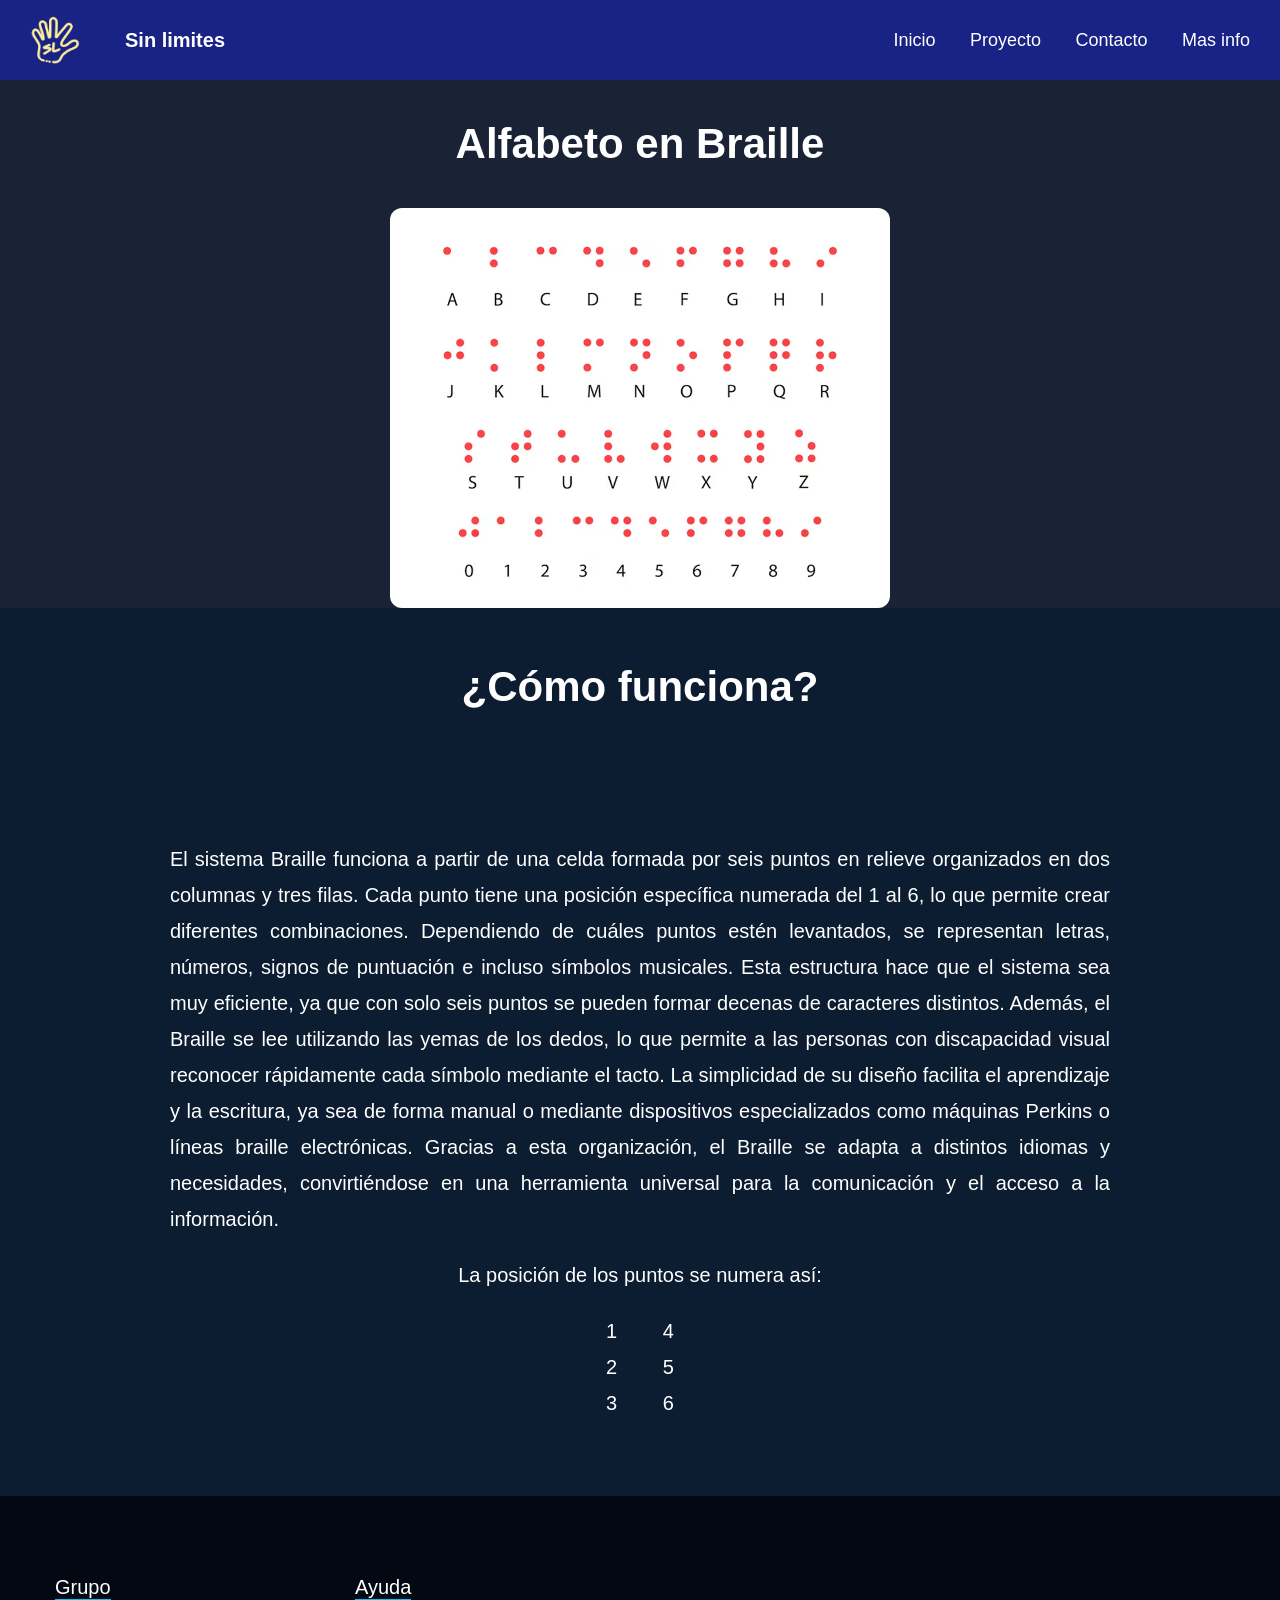
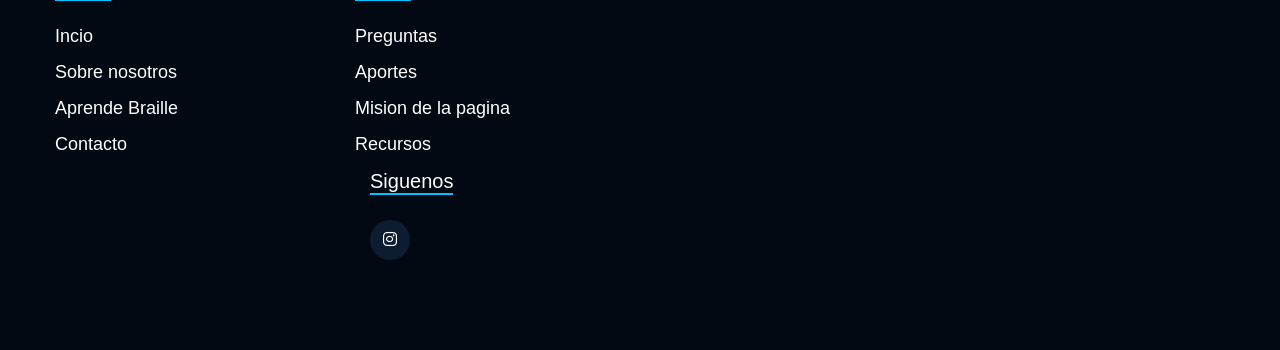
==== alfabeto.html @ 5e559ec8 "segundo comit" ====
<!DOCTYPE html>
<html lang="en">
<head>
    <meta charset="UTF-8">
    <meta name="viewport" content="width=device-width, initial-scale=1.0">
    <link rel="stylesheet" href="https://cdnjs.cloudflare.com/ajax/libs/font-awesome/6.4.0/css/all.min.css">
    <link rel="stylesheet" href="alfabeto.css">
    <title>Sin limites</title>
</head>
<body>
    <header>
        <div class="logo">
            <img src="Logo Crea J Sin Limites amarillosinfondo.png" alt="aquivaellogo">
            <h1>Sin limites</h1>
        </div>
            <nav>
                <a href="index.html">Inicio</a>
                <a href="proyecto.html">Proyecto</a>
                <a href="contactos.html">Contacto</a>
                <a href="Masinfo.html">Mas info</a>
            </nav>
        </header>
            <div class="estrellas" id="estrellas"></div>
            <main>
                <section class="cabeza">
                    <h1 class="titulo">
                        Alfabeto en Braille
                    </h1>
                </section>
                <section class="imagen">
                    <img src="image 5.png" alt="Imagen braille">
                </section>
                <section class="cabeza">
                    <div class="contenido">
                    <h1 class="titulo">
                        ¿Cómo funciona?
                    </h1>
                    </div>
                </section>
                <section class="contenido">
                    <div class="fila">
                        <div class="parrafo">
                            <div class="lista">
                                <div class="posicion">
                            <p class="parrafo">
                                El sistema Braille funciona a partir de una celda formada por seis puntos en relieve organizados en dos columnas y tres filas. Cada punto tiene una posición específica numerada del 1 al 6, lo que permite crear diferentes combinaciones. Dependiendo de cuáles puntos estén levantados, se representan letras, números, signos de puntuación e incluso símbolos musicales. Esta estructura hace que el sistema sea muy eficiente, ya que con solo seis puntos se pueden formar decenas de caracteres distintos. Además, el Braille se lee utilizando las yemas de los dedos, lo que permite a las personas con discapacidad visual reconocer rápidamente cada símbolo mediante el tacto. La simplicidad de su diseño facilita el aprendizaje y la escritura, ya sea de forma manual o mediante dispositivos especializados como máquinas Perkins o líneas braille electrónicas. Gracias a esta organización, el Braille se adapta a distintos idiomas y necesidades, convirtiéndose en una herramienta universal para la comunicación y el acceso a la información.
                            </p>
                            <p class="posicion">
                                La posición de los puntos se numera así:
                            </p>
                            <ul class="lista">
                                <li>1</li>
                                <li>2</li>
                                <li>3</li>
                            </ul>
                            <ul class="lista">
                                <li>4</li>
                                <li>5</li>
                                <li>6</li>
                                </div>
                            </ul>
                        </div>
                        </div>
                    </div>
                </section>
            </main>
        <footer class="footer">
            <div class="contenedor">
                <div class="footer-row">
                    <div class="footer-links">
                        <h4>Grupo</h4>
                        <ul>
                            <li><a href="index.html">Incio</a></li>
                            <li><a href="#">Sobre nosotros</a></li>
                            <li><a href="#">Aprende Braille</a></li>
                            <li><a href="contactos.html">Contacto</a></li>
                        </ul>
                    </div>
                    <div class="footer-links">
                        <h4>Ayuda</h4>
                        <ul>
                            <li><a href="#">Preguntas</a></li>
                            <li><a href="#">Aportes</a></li>
                            <li><a href="#">Mision de la pagina</a></li>
                            <li><a href="#">Recursos</a></li>
                        </ul>
                        <div class="footer-links">
                        <h4>Siguenos</h4>
                            <div class="social-link">
                                <a href="#"><i class="fab fa-instagram"></i></a>
                            </div>
                    </div>
                    </div>
                </div>
            </div>
        </footer>
        <script>
            window.addEventListener('DOMContentLoaded', () => {
    const cantidad = 150;
    const contenedor = document.getElementById("estrellas");
    if(contenedor) {
        for(let i=0; i<cantidad; i++){
            let estrella = document.createElement("div");
            estrella.classList.add("estrella");
            let size = Math.random()*3 + 1;
            estrella.style.width = size+"px";
            estrella.style.height = size+"px";
            estrella.style.left = Math.random()*100 + "%";
            estrella.style.animationDuration = (Math.random()*6 + 4)+"s";
            estrella.style.animationDelay = Math.random()*10 + "s";
            contenedor.appendChild(estrella);
        }
    }
});
        </script>
    </body>
</html>
---- alfabeto.css ----
body{
    margin:  0;
    font-family: "poppins", sans-serif;
    font-weight: 500;
    background-color: rgb(25, 35, 53)
}
h1 {
    font-weight: 600;
}
header{
    background-color:rgb(24, 35, 133);
    color: white;
    display: flex;
    justify-content: space-between;
    align-items: center;
    padding: 15px 30px;
}
.logo{
    display: flex;
    align-items: center;
    gap: 15px;
}
.logo img {
    width: 50px;
    height: 50px;
    border-radius: 50%;
}
.logo h1{
    color: white;
    text-decoration: none;
    margin-left: 30px;
    font-size: 20px;
}
nav a {
    color: white;
    margin-left: 30px;
    font-size: 18px; 
    text-decoration: none;
}
nav a:hover {
text-decoration:  underline;
}
.titulo{
    color: white;
    font-size: 42px;
    font-weight: 600;
    text-align: center;
    margin: 40px 0;
}
.separacion{
    height: 80px;
}

.imagen {
    width: 100%;
    display: flex;
    justify-content: center;
    margin-top: 20px;
}
.imagen img{
    width: 100%;
    height: auto;
    max-width: 500px;
    display: block;
    margin: auto;
    border-radius: 12px;
}
.fila{
    display: flex;
    align-items: center;
    gap: 50px;
    max-width: 1100px;
    padding: 0 20px;
    margin: auto;
}
.contenido{
    width: 100%;
    font-size: 16px;
    color: white;
    padding: 15px 0;
    background-color: rgba(13, 29, 49, 0.9);
}
.parrafo{
    font-size: 20px;
    display: block;
    width: 100%;
    text-align: justify;
    padding: 20px;
    line-height: 1.8;
    hyphens: auto;
    margin: auto;
}
.lista{
    text-align: center;
    display: grid;
    grid-template-columns: repeat(2, 40px);
    gap: 10px;
    justify-content: center;
    list-style: none;
    display: inline-block;
    margin: 20px;
    font-size: 20px;
}
.posicion{
    text-align: center;
}
*{
    margin: 0;
    padding: 0;
    box-sizing: border-box;
    list-style: none;
}
.contenedor{
    max-width: 1200px;
    margin: 0 auto;
}
.footer{
    background-color: #030912;
    padding: 80px 0;
}
.footer-row{
    display: flex;
    flex-wrap: wrap;

}
.footer-links{
    width: 25%;
    padding: 0 15px;
}
.footer-links h4 {
    font-size: 20px;
    color: white;
    margin-bottom: 25px;
    font-weight: 500;
    border-bottom: 2px solid #00c3ff;
    padding: bottom 10px; 
    display: inline-block;
}
.footer-links ul li a{
    font-size: 18px;
    text-decoration: none;
    color: white;
    display: block;
    margin-bottom: 15px;
    transition: all .3s ease;
}
.footer-links ul li a:hover{
    color: #38495a;
    padding-left: 6px;
}
.social-link a {
    display: inline-block;
    min-height: 40px;
    width: 40px;
    background-color: #0d1d31;
    margin: 0 10px 10px 0;
    text-align: center;
    line-height: 40px ;
    border-radius: 50px;
    color: white;
    transform: all .5s ease;
}
.social-link a:hover{
    background-color: #447bbe;
}

.estrellas {
    position: fixed;
    top: 0;
    left: 0;
    width: 100%;
    height: 100%;
    pointer-events: none;
    overflow: hidden;
    z-index: -1;
}

.estrella {
    position: absolute;
    background: white;
    border-radius: 50%;
    box-shadow: 0 0 8px white;
    animation: caer linear infinite;
}

@keyframes caer {
    0% { transform: translateY(-50px); opacity: 1; }
    100% { transform: translateY(110vh); opacity: 0; }
}
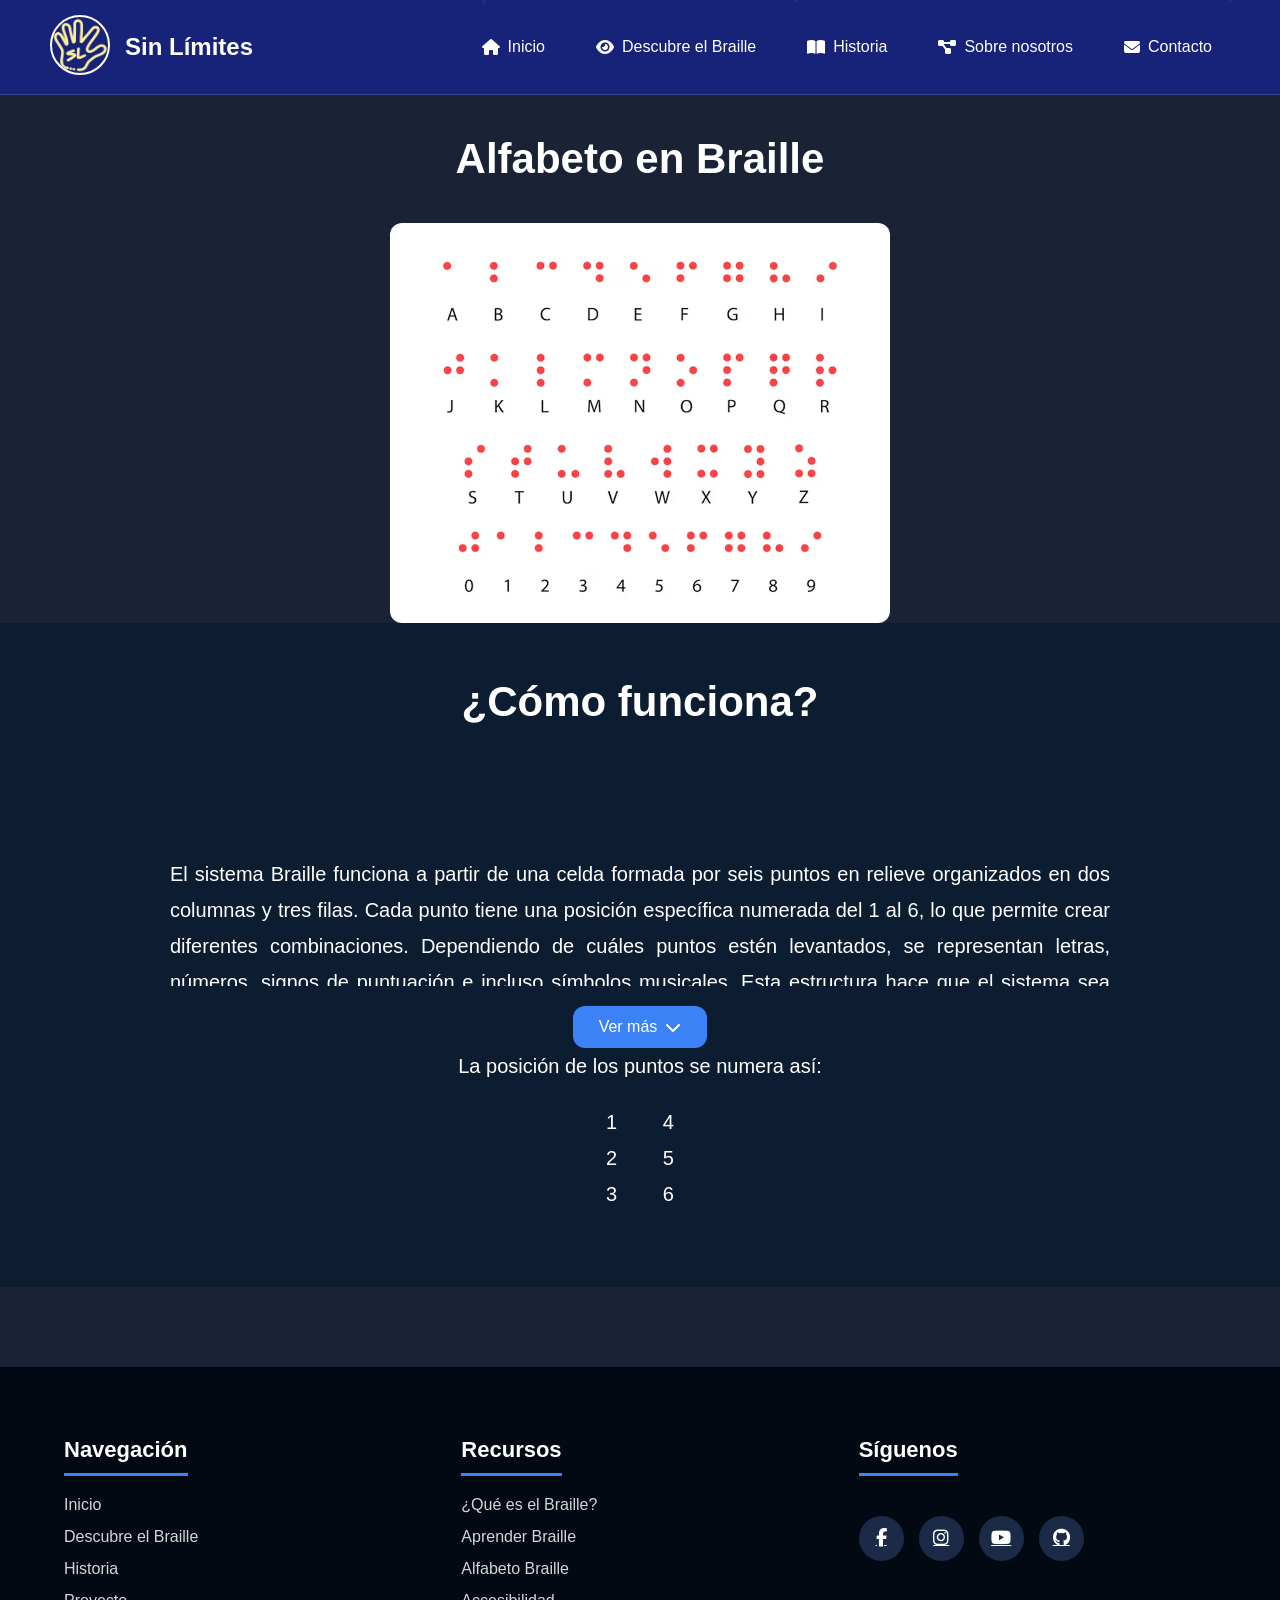
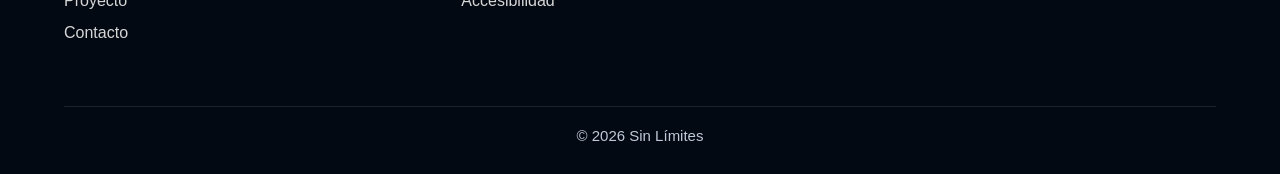
==== commit 655bbc71: "cambios que realizo mateo" ====
--- a/alfabeto.html
+++ b/alfabeto.html
@@ -3,23 +3,44 @@
 <head>
     <meta charset="UTF-8">
     <meta name="viewport" content="width=device-width, initial-scale=1.0">
+    <link rel="stylesheet" href="headerfooter.css">
     <link rel="stylesheet" href="https://cdnjs.cloudflare.com/ajax/libs/font-awesome/6.4.0/css/all.min.css">
     <link rel="stylesheet" href="alfabeto.css">
     <title>Sin limites</title>
 </head>
 <body>
-    <header>
+    <header class="header">
         <div class="logo">
-            <img src="Logo Crea J Sin Limites amarillosinfondo.png" alt="aquivaellogo">
-            <h1>Sin limites</h1>
+            <a href="Inicio.html">
+                <img src="Logo Crea J Sin Limites amarillosinfondo.png" alt="Logo Sin Límites">
+            </a>
+            <div class="logo-texto">
+                <h1>Sin Límites</h1>
+            </div>
         </div>
-            <nav>
-                <a href="index.html">Inicio</a>
-                <a href="proyecto.html">Proyecto</a>
-                <a href="contactos.html">Contacto</a>
-                <a href="Masinfo.html">Mas info</a>
-            </nav>
-        </header>
+        <nav class="menu">
+            <a href="Inicio.html">
+                <i class="fas fa-house"></i>
+                Inicio
+            </a>
+            <a href="descubrebraile.html">
+                <i class="fas fa-eye"></i>
+                Descubre el Braille
+            </a>
+            <a href="Mas info.html">
+                <i class="fas fa-book-open"></i>
+                Historia
+            </a>
+            <a href="proyecto.html">
+                <i class="fas fa-diagram-project"></i>
+                Sobre nosotros
+            </a>
+            <a href="contactos.html">
+                <i class="fas fa-envelope"></i>
+                Contacto
+            </a>
+        </nav>
+    </header>
             <div class="estrellas" id="estrellas"></div>
             <main>
                 <section class="cabeza">
@@ -42,9 +63,15 @@
                         <div class="parrafo">
                             <div class="lista">
                                 <div class="posicion">
-                            <p class="parrafo">
-                                El sistema Braille funciona a partir de una celda formada por seis puntos en relieve organizados en dos columnas y tres filas. Cada punto tiene una posición específica numerada del 1 al 6, lo que permite crear diferentes combinaciones. Dependiendo de cuáles puntos estén levantados, se representan letras, números, signos de puntuación e incluso símbolos musicales. Esta estructura hace que el sistema sea muy eficiente, ya que con solo seis puntos se pueden formar decenas de caracteres distintos. Además, el Braille se lee utilizando las yemas de los dedos, lo que permite a las personas con discapacidad visual reconocer rápidamente cada símbolo mediante el tacto. La simplicidad de su diseño facilita el aprendizaje y la escritura, ya sea de forma manual o mediante dispositivos especializados como máquinas Perkins o líneas braille electrónicas. Gracias a esta organización, el Braille se adapta a distintos idiomas y necesidades, convirtiéndose en una herramienta universal para la comunicación y el acceso a la información.
-                            </p>
+                            <div class="contenido-expandible" id="texto-braille">
+                                <p class="parrafo">
+                                    El sistema Braille funciona a partir de una celda formada por seis puntos en relieve organizados en dos columnas y tres filas. Cada punto tiene una posición específica numerada del 1 al 6, lo que permite crear diferentes combinaciones. Dependiendo de cuáles puntos estén levantados, se representan letras, números, signos de puntuación e incluso símbolos musicales. Esta estructura hace que el sistema sea muy eficiente, ya que con solo seis puntos se pueden formar decenas de caracteres distintos. Además, el Braille se lee utilizando las yemas de los dedos, lo que permite a las personas con discapacidad visual reconocer rápidamente cada símbolo mediante el tacto. La simplicidad de su diseño facilita el aprendizaje y la escritura, ya sea de forma manual o mediante dispositivos especializados como máquinas Perkins o líneas braille electrónicas. Gracias a esta organización, el Braille se adapta a distintos idiomas y necesidades, convirtiéndose en una herramienta universal para la comunicación y el acceso a la información.
+                                </p>
+                            </div>
+                            <button class="btn-vermas" data-target="texto-braille">
+                                <span class="texto-boton">Ver más</span>
+                                <i class="fas fa-chevron-down"></i>
+                            </button>
                             <p class="posicion">
                                 La posición de los puntos se numera así:
                             </p>
@@ -64,54 +91,44 @@
                     </div>
                 </section>
             </main>
-        <footer class="footer">
-            <div class="contenedor">
-                <div class="footer-row">
-                    <div class="footer-links">
-                        <h4>Grupo</h4>
-                        <ul>
-                            <li><a href="index.html">Incio</a></li>
-                            <li><a href="#">Sobre nosotros</a></li>
-                            <li><a href="#">Aprende Braille</a></li>
-                            <li><a href="contactos.html">Contacto</a></li>
-                        </ul>
-                    </div>
-                    <div class="footer-links">
-                        <h4>Ayuda</h4>
-                        <ul>
-                            <li><a href="#">Preguntas</a></li>
-                            <li><a href="#">Aportes</a></li>
-                            <li><a href="#">Mision de la pagina</a></li>
-                            <li><a href="#">Recursos</a></li>
-                        </ul>
-                        <div class="footer-links">
-                        <h4>Siguenos</h4>
-                            <div class="social-link">
-                                <a href="#"><i class="fab fa-instagram"></i></a>
-                            </div>
-                    </div>
+    <footer class="footer">
+        <div class="contenedor">
+            <div class="footer-row">
+                <div class="footer-links">
+                    <h4>Navegación</h4>
+                    <ul>
+                        <li><a href="Inicio.html">Inicio</a></li>
+                        <li><a href="descubrebraile.html">Descubre el Braille</a></li>
+                        <li><a href="Mas info.html">Historia</a></li>
+                        <li><a href="proyecto.html">Proyecto</a></li>
+                        <li><a href="contactos.html">Contacto</a></li>
+                    </ul>
+                </div>
+                <div class="footer-links">
+                    <h4>Recursos</h4>
+                    <ul>
+                        <li><a href="#">¿Qué es el Braille?</a></li>
+                        <li><a href="#">Aprender Braille</a></li>
+                        <li><a href="#">Alfabeto Braille</a></li>
+                        <li><a href="#">Accesibilidad</a></li>
+                    </ul>
+                </div>
+                <div class="footer-links">
+                    <h4>Síguenos</h4>
+                    <div class="social-link">
+                        <a href="#"><i class="fab fa-facebook-f"></i></a>
+                        <a href="#"><i class="fab fa-instagram"></i></a>
+                        <a href="#"><i class="fab fa-youtube"></i></a>
+                        <a href="#"><i class="fab fa-github"></i></a>
                     </div>
                 </div>
             </div>
-        </footer>
-        <script>
-            window.addEventListener('DOMContentLoaded', () => {
-    const cantidad = 150;
-    const contenedor = document.getElementById("estrellas");
-    if(contenedor) {
-        for(let i=0; i<cantidad; i++){
-            let estrella = document.createElement("div");
-            estrella.classList.add("estrella");
-            let size = Math.random()*3 + 1;
-            estrella.style.width = size+"px";
-            estrella.style.height = size+"px";
-            estrella.style.left = Math.random()*100 + "%";
-            estrella.style.animationDuration = (Math.random()*6 + 4)+"s";
-            estrella.style.animationDelay = Math.random()*10 + "s";
-            contenedor.appendChild(estrella);
-        }
-    }
-});
-        </script>
+            <div class="footer-copy">
+                © 2026 Sin Límites
+            </div>
+        </div>
+    </footer>
+    <script src="estrellas.js"></script>
+    <script src="vermas.js"></script>
     </body>
 </html>
--- a/headerfooter.css
+++ b/headerfooter.css
@@ -0,0 +1,206 @@
+*{
+    margin:0;
+    padding:0;
+    box-sizing:border-box;
+}
+html{
+    scroll-behavior:smooth;
+}
+body{
+    font-family:"Poppins",sans-serif;
+    background:#192335;
+    color:white;
+    overflow-x:hidden;
+}
+header{
+    position:sticky;
+    top:0;
+    width:100%;
+    display:flex;
+    justify-content:space-between;
+    align-items:center;
+    padding:15px 50px;
+    background:rgba(24,35,133,.85);
+    backdrop-filter:blur(15px);
+    border-bottom:1px solid rgba(255,255,255,.15);
+    z-index:1000;
+}
+.footer{
+    background:#030912;
+    padding:70px 0 30px;
+    margin-top:80px;
+}
+
+.contenedor{
+    width:90%;
+    max-width:1200px;
+    margin:auto;
+}
+
+.footer-row{
+    display:flex;
+    justify-content:space-between;
+    gap:40px;
+    flex-wrap:wrap;
+}
+
+.footer-links{
+    flex:1;
+    min-width:220px;
+}
+
+.footer-links h4{
+    color:white;
+    font-size:22px;
+    margin-bottom:20px;
+    padding-bottom:10px;
+    border-bottom:3px solid #3b82f6;
+    display:inline-block;
+}
+
+.footer-links ul{
+    list-style:none;
+}
+
+.footer-links ul li{
+    margin-bottom:14px;
+}
+
+.footer-links ul li a{
+    color:#d6d6d6;
+    text-decoration:none;
+    transition:.3s;
+}
+
+.footer-links ul li a:hover{
+    color:#4da6ff;
+    padding-left:8px;
+}
+
+.social-link{
+    display:flex;
+    gap:15px;
+    margin-top:20px;
+}
+
+.social-link a{
+    width:45px;
+    height:45px;
+    display:flex;
+    justify-content:center;
+    align-items:center;
+    border-radius:50%;
+    background:#1b2b47;
+    color:white;
+    font-size:18px;
+    transition:.3s;
+}
+
+.social-link a:hover{
+    background:#3b82f6;
+    transform:translateY(-5px);
+}
+
+.footer-copy{
+    text-align:center;
+    margin-top:50px;
+    padding-top:20px;
+    border-top:1px solid rgba(255,255,255,.1);
+    color:#bfc9d8;
+    font-size:15px;
+}
+h1,h2,h3,h4{
+    font-weight:600;
+}
+.logo{
+    display:flex;
+    align-items:center;
+    gap:15px;
+}
+.logo img{
+    width:60px;
+    height:60px;
+    border-radius:50%;
+    border:2px solid white;
+    transition:.4s;
+}
+.logo img:hover{
+    transform:rotate(10deg) scale(1.1);
+}
+.logo h1{
+    font-size:24px;
+    color:white;
+}
+.logo span{
+    color:#b6d8ff;
+    font-size:13px;
+}
+nav{
+    display:flex;
+    gap:15px;
+}
+nav a{
+    display:flex;
+    align-items:center;
+    gap:8px;
+    color:white;
+    text-decoration:none;
+    padding:12px 18px;
+    border-radius:10px;
+    transition:.3s;
+}
+nav a:hover,
+nav a.activo{
+    background:#3b82f6;
+    transform:translateY(-3px);
+}
+nav i{
+    font-size:16px;
+}
+@media (max-width:900px){
+    header{
+        flex-direction:column;
+        gap:20px;
+        padding:20px;
+    }
+    nav{
+        flex-wrap:wrap;
+        justify-content:center;
+    }
+}
+/*====================================
+BOTÓN VER MÁS
+====================================*/
+.contenido-expandible{
+    max-height:150px;
+    overflow:hidden;
+    transition:max-height .4s ease;
+}
+.contenido-expandible.expandido{
+    max-height:2000px;
+}
+.btn-vermas{
+    display:inline-flex;
+    align-items:center;
+    gap:8px;
+    margin-top:20px;
+    padding:12px 26px;
+    background:#3b82f6;
+    color:white;
+    border:none;
+    border-radius:12px;
+    font-family:inherit;
+    font-size:16px;
+    cursor:pointer;
+    transition:.3s;
+}
+.btn-vermas:hover{
+    background:#2563eb;
+    transform:translateY(-4px);
+}
+.btn-vermas i{
+    transition:.3s;
+}
+.btn-vermas.activo i{
+    transform:rotate(180deg);
+}
--- a/alfabeto.css
+++ b/alfabeto.css
@@ -1,44 +1,8 @@
-body{
-    margin:  0;
-    font-family: "poppins", sans-serif;
-    font-weight: 500;
-    background-color: rgb(25, 35, 53)
-}
-h1 {
-    font-weight: 600;
-}
-header{
-    background-color:rgb(24, 35, 133);
-    color: white;
-    display: flex;
-    justify-content: space-between;
-    align-items: center;
-    padding: 15px 30px;
-}
-.logo{
-    display: flex;
-    align-items: center;
-    gap: 15px;
-}
-.logo img {
-    width: 50px;
-    height: 50px;
-    border-radius: 50%;
-}
-.logo h1{
-    color: white;
-    text-decoration: none;
-    margin-left: 30px;
-    font-size: 20px;
-}
-nav a {
-    color: white;
-    margin-left: 30px;
-    font-size: 18px; 
-    text-decoration: none;
-}
-nav a:hover {
-text-decoration:  underline;
+*{
+    margin: 0;
+    padding: 0;
+    box-sizing: border-box;
+    list-style: none;
 }
 .titulo{
     color: white;
@@ -104,66 +68,6 @@
 .posicion{
     text-align: center;
 }
-*{
-    margin: 0;
-    padding: 0;
-    box-sizing: border-box;
-    list-style: none;
-}
-.contenedor{
-    max-width: 1200px;
-    margin: 0 auto;
-}
-.footer{
-    background-color: #030912;
-    padding: 80px 0;
-}
-.footer-row{
-    display: flex;
-    flex-wrap: wrap;
-
-}
-.footer-links{
-    width: 25%;
-    padding: 0 15px;
-}
-.footer-links h4 {
-    font-size: 20px;
-    color: white;
-    margin-bottom: 25px;
-    font-weight: 500;
-    border-bottom: 2px solid #00c3ff;
-    padding: bottom 10px; 
-    display: inline-block;
-}
-.footer-links ul li a{
-    font-size: 18px;
-    text-decoration: none;
-    color: white;
-    display: block;
-    margin-bottom: 15px;
-    transition: all .3s ease;
-}
-.footer-links ul li a:hover{
-    color: #38495a;
-    padding-left: 6px;
-}
-.social-link a {
-    display: inline-block;
-    min-height: 40px;
-    width: 40px;
-    background-color: #0d1d31;
-    margin: 0 10px 10px 0;
-    text-align: center;
-    line-height: 40px ;
-    border-radius: 50px;
-    color: white;
-    transform: all .5s ease;
-}
-.social-link a:hover{
-    background-color: #447bbe;
-}
-
 .estrellas {
     position: fixed;
     top: 0;
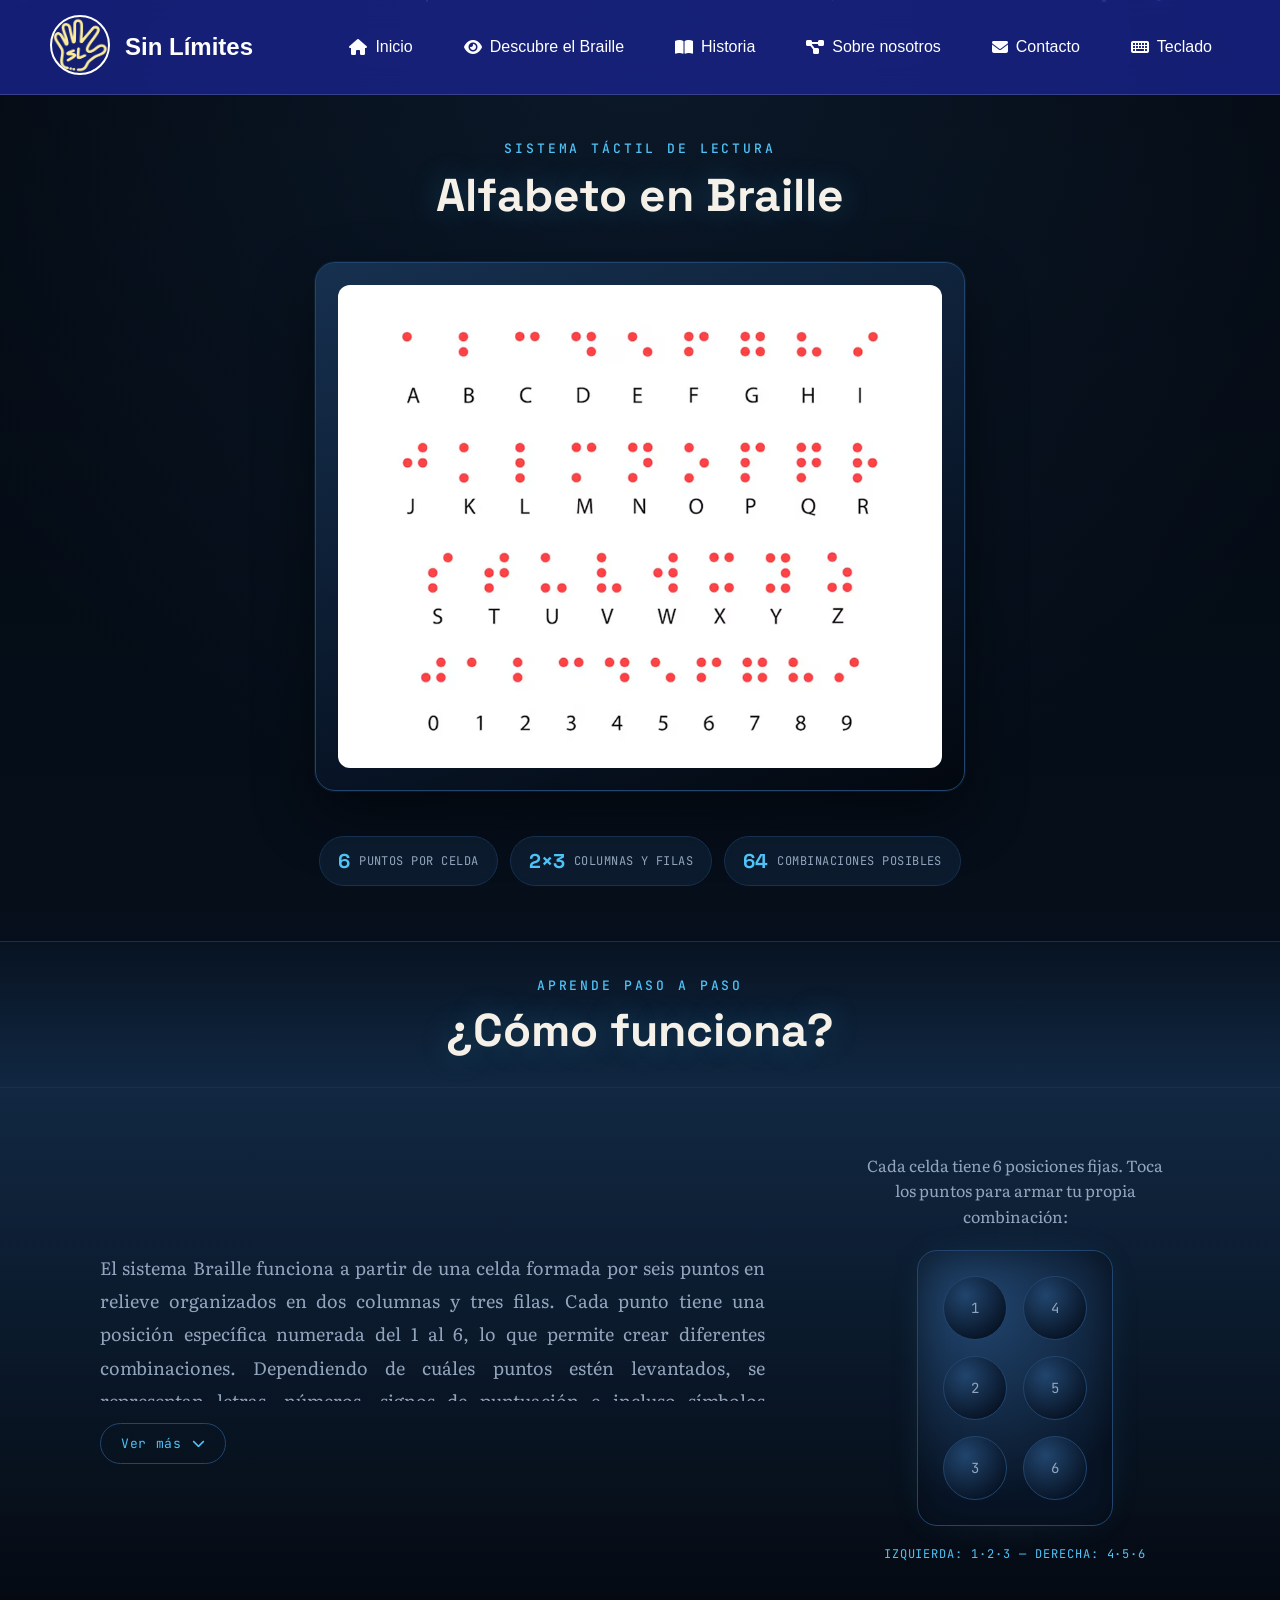
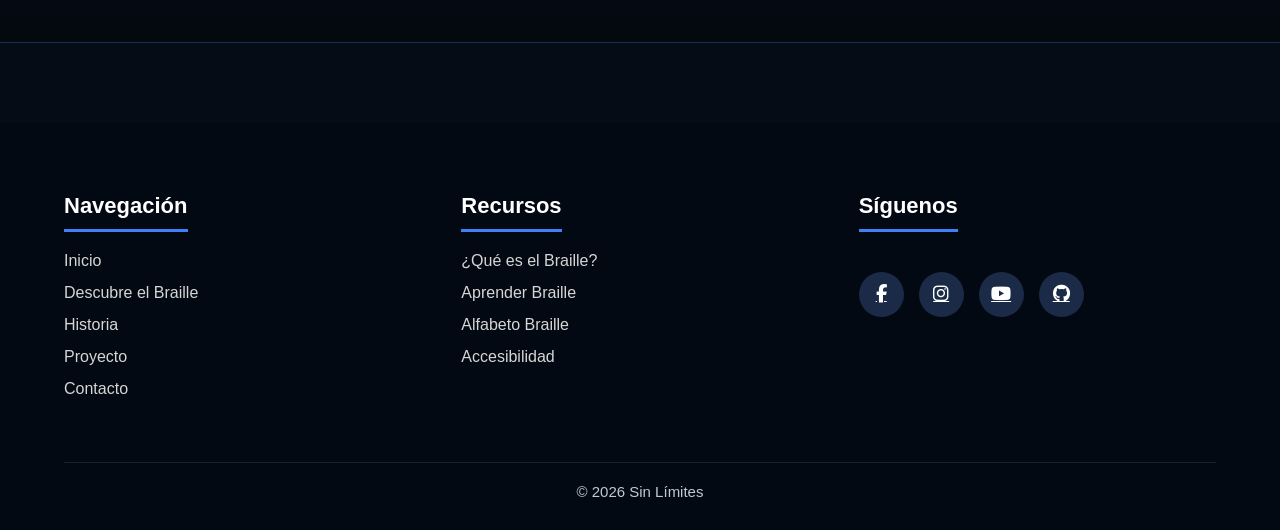
==== commit c53c1ad9: "pagina con php" ====
--- a/alfabeto.html
+++ b/alfabeto.html
@@ -1,13 +1,20 @@
 <!DOCTYPE html>
-<html lang="en">
+<html lang="es">
 <head>
     <meta charset="UTF-8">
     <meta name="viewport" content="width=device-width, initial-scale=1.0">
+
     <link rel="stylesheet" href="headerfooter.css">
     <link rel="stylesheet" href="https://cdnjs.cloudflare.com/ajax/libs/font-awesome/6.4.0/css/all.min.css">
+
+    <link rel="preconnect" href="https://fonts.googleapis.com">
+    <link rel="preconnect" href="https://fonts.gstatic.com" crossorigin>
+    <link href="https://fonts.googleapis.com/css2?family=Space+Grotesk:wght@500;600;700&family=Literata:ital,opsz,wght@0,18..144,400;0,18..144,500&family=JetBrains+Mono:wght@400;500&display=swap" rel="stylesheet">
+
     <link rel="stylesheet" href="alfabeto.css">
-    <title>Sin limites</title>
+    <title>Alfabeto Braille | Sin Límites</title>
 </head>
+
 <body>
     <header class="header">
         <div class="logo">
@@ -18,6 +25,11 @@
                 <h1>Sin Límites</h1>
             </div>
         </div>
+
+        <button class="menu-toggle" id="menuToggle" aria-label="Abrir menú">
+            <i class="fas fa-bars"></i>
+        </button>
+
         <nav class="menu">
             <a href="Inicio.html">
                 <i class="fas fa-house"></i>
@@ -39,58 +51,82 @@
                 <i class="fas fa-envelope"></i>
                 Contacto
             </a>
+            <a href="Login.php">
+                <i class="fas fa-keyboard"></i>
+                Teclado
+            </a>
         </nav>
     </header>
-            <div class="estrellas" id="estrellas"></div>
-            <main>
-                <section class="cabeza">
-                    <h1 class="titulo">
-                        Alfabeto en Braille
-                    </h1>
-                </section>
-                <section class="imagen">
-                    <img src="image 5.png" alt="Imagen braille">
-                </section>
-                <section class="cabeza">
-                    <div class="contenido">
-                    <h1 class="titulo">
-                        ¿Cómo funciona?
-                    </h1>
+
+    <div class="estrellas" id="estrellas"></div>
+
+    <main>
+        <section class="hero">
+            <span class="eyebrow">Sistema táctil de lectura</span>
+            <h1 class="titulo">Alfabeto en Braille</h1>
+        </section>
+
+        <section class="imagen">
+            <div class="imagen-marco">
+                <img src="image 5.png" alt="Alfabeto Braille completo">
+            </div>
+        </section>
+
+        <section class="datos" aria-label="Datos del sistema Braille">
+            <div class="dato">
+                <span class="dato-num">6</span>
+                <span class="dato-label">puntos por celda</span>
+            </div>
+            <div class="dato">
+                <span class="dato-num">2×3</span>
+                <span class="dato-label">columnas y filas</span>
+            </div>
+            <div class="dato">
+                <span class="dato-num">64</span>
+                <span class="dato-label">combinaciones posibles</span>
+            </div>
+        </section>
+
+        <section class="seccion-titulo">
+            <span class="eyebrow">Aprende paso a paso</span>
+            <h2 class="titulo">¿Cómo funciona?</h2>
+        </section>
+
+        <section class="contenido">
+            <div class="fila">
+                <div class="explicacion">
+                    <div class="contenido-expandible" id="texto-braille">
+                        <p>
+                            El sistema Braille funciona a partir de una celda formada por seis puntos en relieve organizados en dos columnas y tres filas. Cada punto tiene una posición específica numerada del 1 al 6, lo que permite crear diferentes combinaciones. Dependiendo de cuáles puntos estén levantados, se representan letras, números, signos de puntuación e incluso símbolos musicales. Esta estructura hace que el sistema sea muy eficiente, ya que con solo seis puntos se pueden formar decenas de caracteres distintos. Además, el Braille se lee utilizando las yemas de los dedos, lo que permite a las personas con discapacidad visual reconocer rápidamente cada símbolo mediante el tacto. La simplicidad de su diseño facilita el aprendizaje y la escritura, ya sea de forma manual o mediante dispositivos especializados como máquinas Perkins o líneas braille electrónicas. Gracias a esta organización, el Braille se adapta a distintos idiomas y necesidades, convirtiéndose en una herramienta universal para la comunicación y el acceso a la información.
+                        </p>
                     </div>
-                </section>
-                <section class="contenido">
-                    <div class="fila">
-                        <div class="parrafo">
-                            <div class="lista">
-                                <div class="posicion">
-                            <div class="contenido-expandible" id="texto-braille">
-                                <p class="parrafo">
-                                    El sistema Braille funciona a partir de una celda formada por seis puntos en relieve organizados en dos columnas y tres filas. Cada punto tiene una posición específica numerada del 1 al 6, lo que permite crear diferentes combinaciones. Dependiendo de cuáles puntos estén levantados, se representan letras, números, signos de puntuación e incluso símbolos musicales. Esta estructura hace que el sistema sea muy eficiente, ya que con solo seis puntos se pueden formar decenas de caracteres distintos. Además, el Braille se lee utilizando las yemas de los dedos, lo que permite a las personas con discapacidad visual reconocer rápidamente cada símbolo mediante el tacto. La simplicidad de su diseño facilita el aprendizaje y la escritura, ya sea de forma manual o mediante dispositivos especializados como máquinas Perkins o líneas braille electrónicas. Gracias a esta organización, el Braille se adapta a distintos idiomas y necesidades, convirtiéndose en una herramienta universal para la comunicación y el acceso a la información.
-                                </p>
-                            </div>
-                            <button class="btn-vermas" data-target="texto-braille">
-                                <span class="texto-boton">Ver más</span>
-                                <i class="fas fa-chevron-down"></i>
-                            </button>
-                            <p class="posicion">
-                                La posición de los puntos se numera así:
-                            </p>
-                            <ul class="lista">
-                                <li>1</li>
-                                <li>2</li>
-                                <li>3</li>
-                            </ul>
-                            <ul class="lista">
-                                <li>4</li>
-                                <li>5</li>
-                                <li>6</li>
-                                </div>
-                            </ul>
-                        </div>
-                        </div>
+
+                    <button class="btn-vermas" type="button" data-target="texto-braille">
+                        <span class="texto-boton">Ver más</span>
+                        <i class="fas fa-chevron-down"></i>
+                    </button>
+                </div>
+
+                <div class="posicion">
+                    <p>
+                        Cada celda tiene 6 posiciones fijas. Toca los puntos para armar tu propia combinación:
+                    </p>
+
+                    <div class="celda-braille" id="celdaBraille" aria-label="Celda Braille interactiva">
+                        <button class="punto" type="button" data-punto="1" aria-label="Punto 1">1</button>
+                        <button class="punto" type="button" data-punto="4" aria-label="Punto 4">4</button>
+                        <button class="punto" type="button" data-punto="2" aria-label="Punto 2">2</button>
+                        <button class="punto" type="button" data-punto="5" aria-label="Punto 5">5</button>
+                        <button class="punto" type="button" data-punto="3" aria-label="Punto 3">3</button>
+                        <button class="punto" type="button" data-punto="6" aria-label="Punto 6">6</button>
                     </div>
-                </section>
-            </main>
+
+                    <span class="celda-caption">Izquierda: 1·2·3 — Derecha: 4·5·6</span>
+                </div>
+            </div>
+        </section>
+    </main>
+
     <footer class="footer">
         <div class="contenedor">
             <div class="footer-row">
@@ -104,6 +140,7 @@
                         <li><a href="contactos.html">Contacto</a></li>
                     </ul>
                 </div>
+
                 <div class="footer-links">
                     <h4>Recursos</h4>
                     <ul>
@@ -113,22 +150,34 @@
                         <li><a href="#">Accesibilidad</a></li>
                     </ul>
                 </div>
+
                 <div class="footer-links">
                     <h4>Síguenos</h4>
                     <div class="social-link">
-                        <a href="#"><i class="fab fa-facebook-f"></i></a>
-                        <a href="#"><i class="fab fa-instagram"></i></a>
-                        <a href="#"><i class="fab fa-youtube"></i></a>
-                        <a href="#"><i class="fab fa-github"></i></a>
+                        <a href="#" aria-label="Facebook"><i class="fab fa-facebook-f"></i></a>
+                        <a href="#" aria-label="Instagram"><i class="fab fa-instagram"></i></a>
+                        <a href="#" aria-label="YouTube"><i class="fab fa-youtube"></i></a>
+                        <a href="#" aria-label="GitHub"><i class="fab fa-github"></i></a>
                     </div>
                 </div>
             </div>
+
             <div class="footer-copy">
                 © 2026 Sin Límites
             </div>
         </div>
     </footer>
+
     <script src="estrellas.js"></script>
     <script src="vermas.js"></script>
-    </body>
+    <script src="menu.js"></script>
+
+    <script>
+        document.querySelectorAll(".celda-braille .punto").forEach(function (punto) {
+            punto.addEventListener("click", function () {
+                punto.classList.toggle("activo");
+            });
+        });
+    </script>
+</body>
 </html>
--- a/headerfooter.css
+++ b/headerfooter.css
@@ -157,14 +157,36 @@
 nav i{
     font-size:16px;
 }
-@media (max-width:900px){
+.menu-toggle{
+    display:none;
+    background:none;
+    border:none;
+    color:white;
+    font-size:26px;
+    cursor:pointer;
+    padding:8px;
+    z-index:1001;
+}
+@media (max-width:1200px){
     header{
+        flex-wrap:wrap;
+        padding:15px 20px;
+    }
+    .menu-toggle{
+        display:block;
+    }
+    nav{
+        display:none;
+        width:100%;
         flex-direction:column;
-        gap:20px;
-        padding:20px;
-    }
-    nav{
-        flex-wrap:wrap;
+        gap:10px;
+        margin-top:15px;
+    }
+    nav.abierto{
+        display:flex;
+    }
+    nav a{
+        width:100%;
         justify-content:center;
     }
 }
--- a/alfabeto.css
+++ b/alfabeto.css
@@ -1,93 +1,430 @@
-*{
+* {
     margin: 0;
     padding: 0;
     box-sizing: border-box;
-    list-style: none;
-}
-.titulo{
-    color: white;
-    font-size: 42px;
-    font-weight: 600;
+}
+
+:root {
+    --navy-950: #03080f;
+    --navy-900: #081527;
+    --navy-800: #0d1d31;
+    --navy-700: #16304f;
+    --navy-600: #21456e;
+    --blue-400: #4FC3F7;
+    --blue-300: #9BE2FF;
+    --cream-100: #F5F1E8;
+    --slate-400: #93A5BD;
+
+    --font-display: "Space Grotesk", sans-serif;
+    --font-body: "Literata", serif;
+    --font-mono: "JetBrains Mono", monospace;
+}
+
+html {
+    scroll-behavior: smooth;
+}
+
+body {
+    min-height: 100vh;
+    overflow-x: hidden;
+    background:
+        radial-gradient(circle at 50% 0%, rgba(33, 69, 110, 0.28), transparent 38%),
+        linear-gradient(180deg, var(--navy-950), #06101d 55%, var(--navy-950));
+    color: var(--cream-100);
+}
+
+main {
+    position: relative;
+    z-index: 1;
+}
+
+.hero {
     text-align: center;
-    margin: 40px 0;
-}
-.separacion{
-    height: 80px;
+    padding: 45px 20px 5px;
+}
+
+.eyebrow {
+    display: block;
+    margin-bottom: 12px;
+    color: var(--blue-400);
+    font-family: var(--font-mono);
+    font-size: 13px;
+    font-weight: 500;
+    letter-spacing: 0.22em;
+    text-transform: uppercase;
+}
+
+.titulo {
+    margin: 0;
+    color: var(--cream-100);
+    font-family: var(--font-display);
+    font-size: clamp(30px, 5.5vw, 46px);
+    font-weight: 700;
+    line-height: 1.15;
+    text-align: center;
+    text-shadow: 0 0 30px rgba(79, 195, 247, 0.25);
 }
 
 .imagen {
     width: 100%;
     display: flex;
     justify-content: center;
-    margin-top: 20px;
-}
-.imagen img{
+    padding: 35px 20px 45px;
+}
+
+.imagen-marco {
+    width: min(100%, 650px);
+    padding: 22px;
+    background: linear-gradient(
+        160deg,
+        var(--navy-700),
+        var(--navy-900) 65%,
+        var(--navy-950)
+    );
+    border: 1px solid var(--navy-600);
+    border-radius: 20px;
+    box-shadow:
+        0 0 0 1px rgba(79, 195, 247, 0.08),
+        0 25px 60px rgba(0, 0, 0, 0.45);
+}
+
+.imagen img {
+    display: block;
     width: 100%;
+    max-width: 100%;
     height: auto;
-    max-width: 500px;
-    display: block;
-    margin: auto;
     border-radius: 12px;
 }
-.fila{
+
+.datos {
+    display: flex;
+    justify-content: center;
+    flex-wrap: wrap;
+    gap: 12px;
+    width: min(100%, 950px);
+    margin: 0 auto;
+    padding: 0 20px 55px;
+}
+
+.dato {
     display: flex;
     align-items: center;
-    gap: 50px;
-    max-width: 1100px;
-    padding: 0 20px;
-    margin: auto;
-}
-.contenido{
+    gap: 9px;
+    padding: 11px 18px;
+    background: rgba(33, 69, 110, 0.25);
+    border: 1px solid var(--navy-700);
+    border-radius: 999px;
+    backdrop-filter: blur(8px);
+}
+
+.dato-num {
+    color: var(--blue-400);
+    font-family: var(--font-display);
+    font-size: 20px;
+    font-weight: 700;
+}
+
+.dato-label {
+    color: var(--slate-400);
+    font-family: var(--font-mono);
+    font-size: 12px;
+    letter-spacing: 0.04em;
+    text-transform: uppercase;
+}
+
+.seccion-titulo {
+    padding: 35px 20px 30px;
+    text-align: center;
+    background: linear-gradient(
+        180deg,
+        rgba(21, 48, 79, 0.15),
+        rgba(21, 48, 79, 0.75)
+    );
+    border-top: 1px solid var(--navy-700);
+}
+
+.seccion-titulo .eyebrow {
+    margin-bottom: 10px;
+}
+
+.contenido {
     width: 100%;
+    padding: 55px 20px 70px;
+    background: linear-gradient(
+        180deg,
+        rgba(21, 48, 79, 0.75),
+        rgba(4, 8, 15, 0.98)
+    );
+    border-top: 1px solid var(--navy-700);
+    border-bottom: 1px solid var(--navy-700);
+}
+
+.fila {
+    display: flex;
+    align-items: center;
+    justify-content: center;
+    gap: 65px;
+    width: min(100%, 1100px);
+    margin: 0 auto;
+}
+
+.explicacion {
+    flex: 1 1 560px;
+    min-width: 0;
+    padding: 10px;
+}
+
+.contenido-expandible {
+    overflow: hidden;
+    transition: max-height 0.35s ease, opacity 0.35s ease;
+}
+
+.contenido-expandible p {
+    margin: 0;
+    color: var(--slate-400);
+    font-family: var(--font-body);
+    font-size: 18px;
+    line-height: 1.85;
+    text-align: justify;
+}
+
+.btn-vermas {
+    display: inline-flex;
+    align-items: center;
+    gap: 10px;
+    margin-top: 22px;
+    padding: 11px 20px;
+    color: var(--blue-400);
+    background: transparent;
+    border: 1px solid var(--navy-600);
+    border-radius: 999px;
+    font-family: var(--font-mono);
+    font-size: 13px;
+    letter-spacing: 0.05em;
+    cursor: pointer;
+    transition: 0.2s ease;
+}
+
+.btn-vermas:hover {
+    color: var(--blue-300);
+    border-color: var(--blue-400);
+    background: rgba(79, 195, 247, 0.08);
+    transform: translateY(-2px);
+}
+
+.btn-vermas i {
+    transition: transform 0.25s ease;
+}
+
+.btn-vermas.abierto i {
+    transform: rotate(180deg);
+}
+
+.posicion {
+    flex: 0 1 350px;
+    display: flex;
+    flex-direction: column;
+    align-items: center;
+    gap: 20px;
+    padding: 10px;
+    text-align: center;
+}
+
+.posicion > p {
+    max-width: 300px;
+    color: var(--slate-400);
+    font-family: var(--font-body);
     font-size: 16px;
-    color: white;
-    padding: 15px 0;
-    background-color: rgba(13, 29, 49, 0.9);
-}
-.parrafo{
-    font-size: 20px;
-    display: block;
-    width: 100%;
-    text-align: justify;
-    padding: 20px;
-    line-height: 1.8;
-    hyphens: auto;
-    margin: auto;
-}
-.lista{
-    text-align: center;
+    line-height: 1.6;
+}
+
+.celda-braille {
     display: grid;
-    grid-template-columns: repeat(2, 40px);
-    gap: 10px;
-    justify-content: center;
-    list-style: none;
-    display: inline-block;
-    margin: 20px;
-    font-size: 20px;
-}
-.posicion{
-    text-align: center;
-}
+    grid-template-columns: repeat(2, 64px);
+    grid-template-rows: repeat(3, 64px);
+    gap: 16px;
+    padding: 25px;
+    background: radial-gradient(
+        circle at 30% 20%,
+        var(--navy-600),
+        var(--navy-900) 75%
+    );
+    border: 1px solid var(--navy-600);
+    border-radius: 20px;
+    box-shadow:
+        inset 0 0 40px rgba(0, 0, 0, 0.45),
+        0 0 40px -20px rgba(79, 195, 247, 0.25);
+}
+
+.punto {
+    width: 64px;
+    height: 64px;
+    padding: 0;
+    border: 1px solid var(--navy-600);
+    border-radius: 50%;
+    color: var(--slate-400);
+    background: radial-gradient(
+        circle at 35% 30%,
+        var(--navy-600),
+        var(--navy-900) 75%
+    );
+    font-family: var(--font-mono);
+    font-size: 14px;
+    cursor: pointer;
+    transition:
+        transform 0.15s ease,
+        background 0.2s ease,
+        color 0.2s ease,
+        box-shadow 0.2s ease;
+}
+
+.punto:hover {
+    transform: translateY(-2px);
+    border-color: var(--blue-400);
+}
+
+.punto:focus-visible {
+    outline: 2px solid var(--blue-300);
+    outline-offset: 3px;
+}
+
+.punto.activo {
+    color: var(--navy-900);
+    background: radial-gradient(
+        circle at 35% 30%,
+        var(--blue-300),
+        var(--blue-400) 75%
+    );
+    box-shadow:
+        0 0 18px rgba(79, 195, 247, 0.55),
+        0 4px 0 rgba(0, 0, 0, 0.25);
+    transform: translateY(-3px);
+}
+
+.celda-caption {
+    color: var(--blue-400);
+    font-family: var(--font-mono);
+    font-size: 12px;
+    letter-spacing: 0.08em;
+    text-transform: uppercase;
+}
+
 .estrellas {
     position: fixed;
-    top: 0;
-    left: 0;
+    inset: 0;
     width: 100%;
     height: 100%;
+    overflow: hidden;
     pointer-events: none;
-    overflow: hidden;
-    z-index: -1;
+    z-index: 0;
 }
 
 .estrella {
     position: absolute;
-    background: white;
+    display: block;
+    background: #fff;
     border-radius: 50%;
-    box-shadow: 0 0 8px white;
+    box-shadow: 0 0 8px #fff;
     animation: caer linear infinite;
 }
 
 @keyframes caer {
-    0% { transform: translateY(-50px); opacity: 1; }
-    100% { transform: translateY(110vh); opacity: 0; }
+    0% {
+        transform: translateY(-50px);
+        opacity: 1;
+    }
+
+    100% {
+        transform: translateY(110vh);
+        opacity: 0;
+    }
+}
+
+@media (max-width: 850px) {
+    .fila {
+        flex-direction: column;
+        gap: 35px;
+    }
+
+    .explicacion,
+    .posicion {
+        width: 100%;
+        max-width: 700px;
+        flex-basis: auto;
+    }
+}
+
+@media (max-width: 640px) {
+    .hero {
+        padding-top: 30px;
+    }
+
+    .eyebrow {
+        font-size: 11px;
+        letter-spacing: 0.14em;
+    }
+
+    .imagen {
+        padding: 25px 14px 35px;
+    }
+
+    .imagen-marco {
+        padding: 12px;
+        border-radius: 14px;
+    }
+
+    .datos {
+        padding-bottom: 40px;
+    }
+
+    .dato {
+        width: 100%;
+        justify-content: center;
+    }
+
+    .seccion-titulo {
+        padding: 30px 15px 25px;
+    }
+
+    .contenido {
+        padding: 35px 14px 50px;
+    }
+
+    .contenido-expandible p {
+        font-size: 16px;
+        line-height: 1.75;
+        text-align: left;
+    }
+
+    .celda-braille {
+        grid-template-columns: repeat(2, 54px);
+        grid-template-rows: repeat(3, 54px);
+        gap: 13px;
+        padding: 18px;
+    }
+
+    .punto {
+        width: 54px;
+        height: 54px;
+    }
+
+    .celda-caption {
+        font-size: 10px;
+    }
+}
+
+@media (prefers-reduced-motion: reduce) {
+    html {
+        scroll-behavior: auto;
+    }
+
+    .estrella {
+        animation: none;
+    }
+
+    .contenido-expandible,
+    .btn-vermas,
+    .punto {
+        transition: none;
+    }
 }
